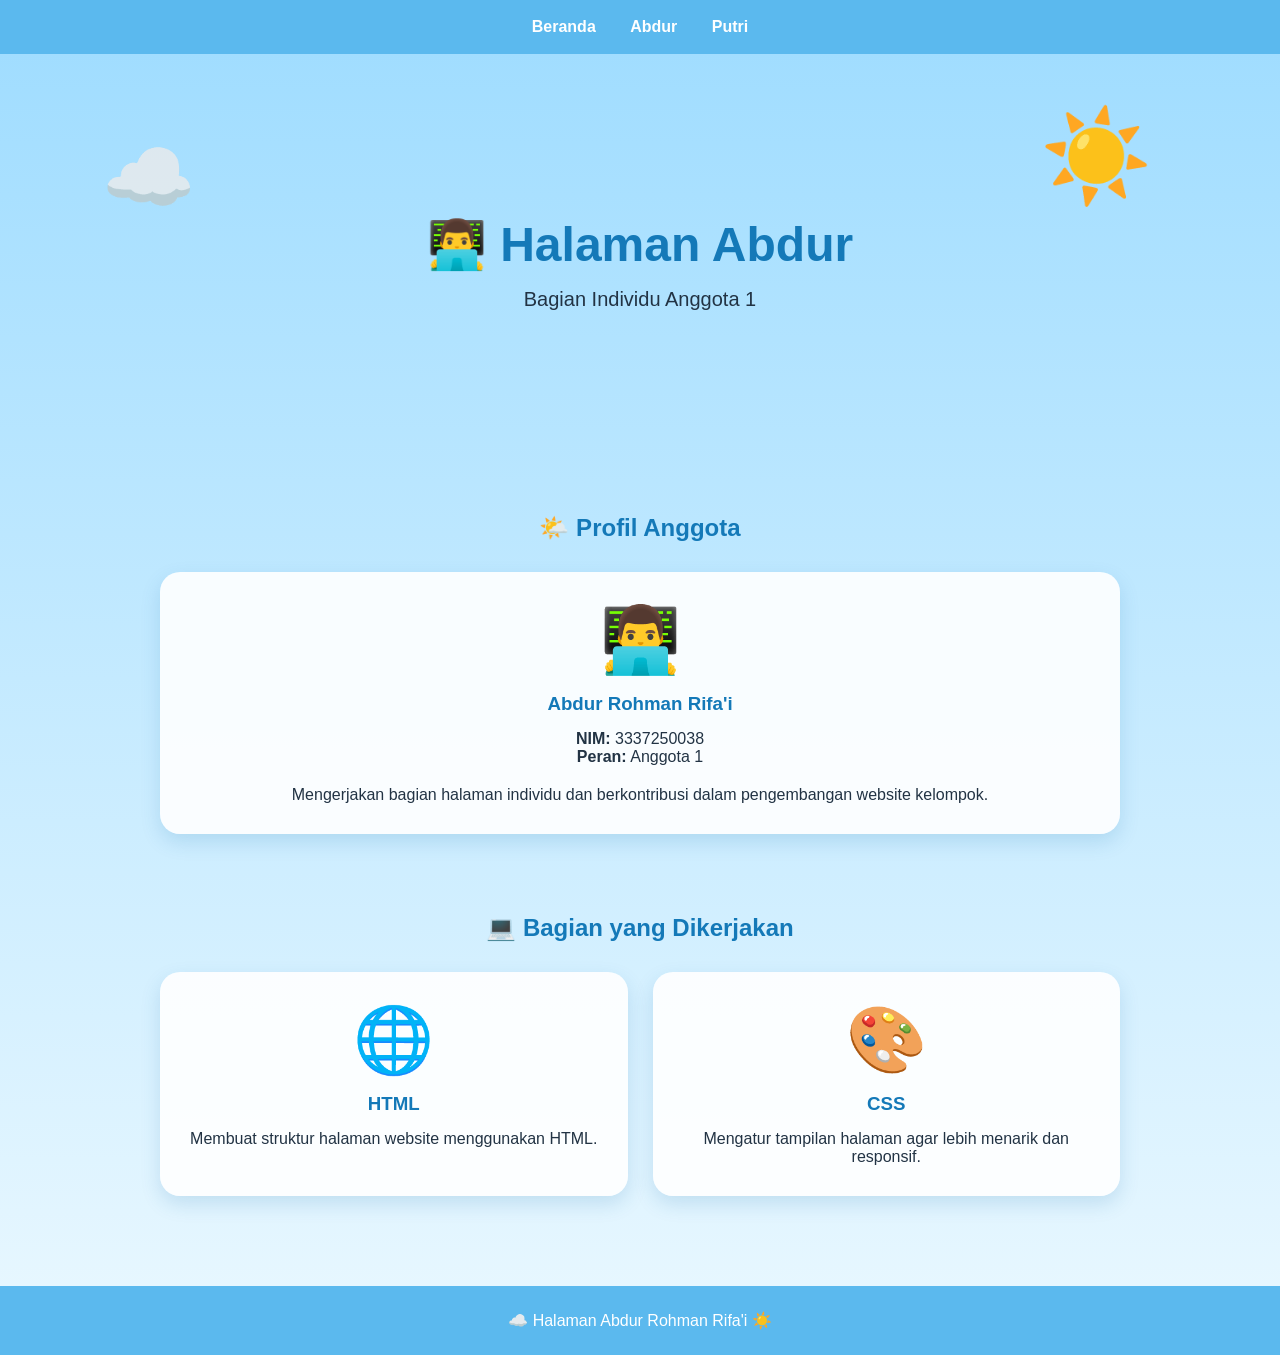
==== abdur.html @ d1267e87 "membuat website awal" ====
<!DOCTYPE html>
<html lang="id">
<head>
    <meta charset="UTF-8">
    <meta name="viewport" content="width=device-width, initial-scale=1.0">
    <title>Abdur - Langit Ceria</title>
    <link rel="stylesheet" href="style.css">
</head>

<body>

<nav>
    <a href="index.html">Beranda</a>
    <a href="abdur.html">Abdur</a>
    <a href="putri.html">Putri</a>
</nav>

<section class="hero">
    <div class="cloud cloud1">☁️</div>
    <div class="sun">☀️</div>

    <div>
        <h1>👨‍💻 Halaman Abdur</h1>
        <p>Bagian Individu Anggota 1</p>
    </div>
</section>

<section class="container">

    <h2 class="title">🌤️ Profil Anggota</h2>

    <div class="card">

        <div class="emoji">👨‍💻</div>

        <h3>Abdur Rohman Rifa'i</h3>

        <p>
            <strong>NIM:</strong> 3337250038
        </p>

        <p>
            <strong>Peran:</strong> Anggota 1
        </p>

        <p style="margin-top: 20px;">
            Mengerjakan bagian halaman individu
            dan berkontribusi dalam pengembangan
            website kelompok.
        </p>

    </div>

</section>

<section class="container">

    <h2 class="title">💻 Bagian yang Dikerjakan</h2>

    <div class="cards">

        <div class="card">
            <div class="emoji">🌐</div>
            <h3>HTML</h3>
            <p>
                Membuat struktur halaman website
                menggunakan HTML.
            </p>
        </div>

        <div class="card">
            <div class="emoji">🎨</div>
            <h3>CSS</h3>
            <p>
                Mengatur tampilan halaman agar
                lebih menarik dan responsif.
            </p>
        </div>

    </div>

</section>

<footer>
    <p>☁️ Halaman Abdur Rohman Rifa'i ☀️</p>
</footer>

</body>
</html>
---- style.css ----
* {
    margin: 0;
    padding: 0;
    box-sizing: border-box;
}

body {
    font-family: Arial, sans-serif;
    background: linear-gradient(#9edcff, #eaf8ff);
    color: #234;
    min-height: 100vh;
}

nav {
    background: #5bb9ee;
    padding: 18px;
    text-align: center;
    position: sticky;
    top: 0;
    z-index: 10;
}

nav a {
    color: white;
    text-decoration: none;
    font-weight: bold;
    margin: 0 15px;
}

nav a:hover {
    color: #fff7a8;
}

.hero {
    min-height: 420px;
    display: flex;
    align-items: center;
    justify-content: center;
    text-align: center;
    padding: 40px 20px;
    position: relative;
    overflow: hidden;
}

.hero h1 {
    font-size: 48px;
    color: #1479b8;
    margin-bottom: 15px;
}

.hero p {
    font-size: 20px;
}

.sun {
    position: absolute;
    right: 10%;
    top: 50px;
    font-size: 90px;
}

.cloud {
    position: absolute;
    font-size: 75px;
    opacity: 0.9;
}

.cloud1 {
    left: 8%;
    top: 80px;
}

.cloud2 {
    right: 20%;
    bottom: 50px;
}

.container {
    max-width: 1000px;
    margin: auto;
    padding: 40px 20px;
}

.title {
    text-align: center;
    color: #1479b8;
    margin-bottom: 30px;
}

.cards {
    display: grid;
    grid-template-columns: repeat(auto-fit, minmax(280px, 1fr));
    gap: 25px;
}

.card {
    background: rgba(255, 255, 255, 0.9);
    border-radius: 20px;
    padding: 30px;
    text-align: center;
    box-shadow: 0 8px 20px rgba(0, 100, 160, 0.15);
}

.card h3 {
    color: #1479b8;
    margin-bottom: 15px;
}

.emoji {
    font-size: 65px;
    margin-bottom: 15px;
}

.button {
    display: inline-block;
    margin-top: 20px;
    padding: 12px 25px;
    background: #42aee8;
    color: white;
    border-radius: 25px;
    text-decoration: none;
    font-weight: bold;
}

.button:hover {
    background: #1479b8;
}

footer {
    margin-top: 50px;
    padding: 25px;
    text-align: center;
    background: #5bb9ee;
    color: white;
}

section {
    scroll-margin-top: 80px;
}
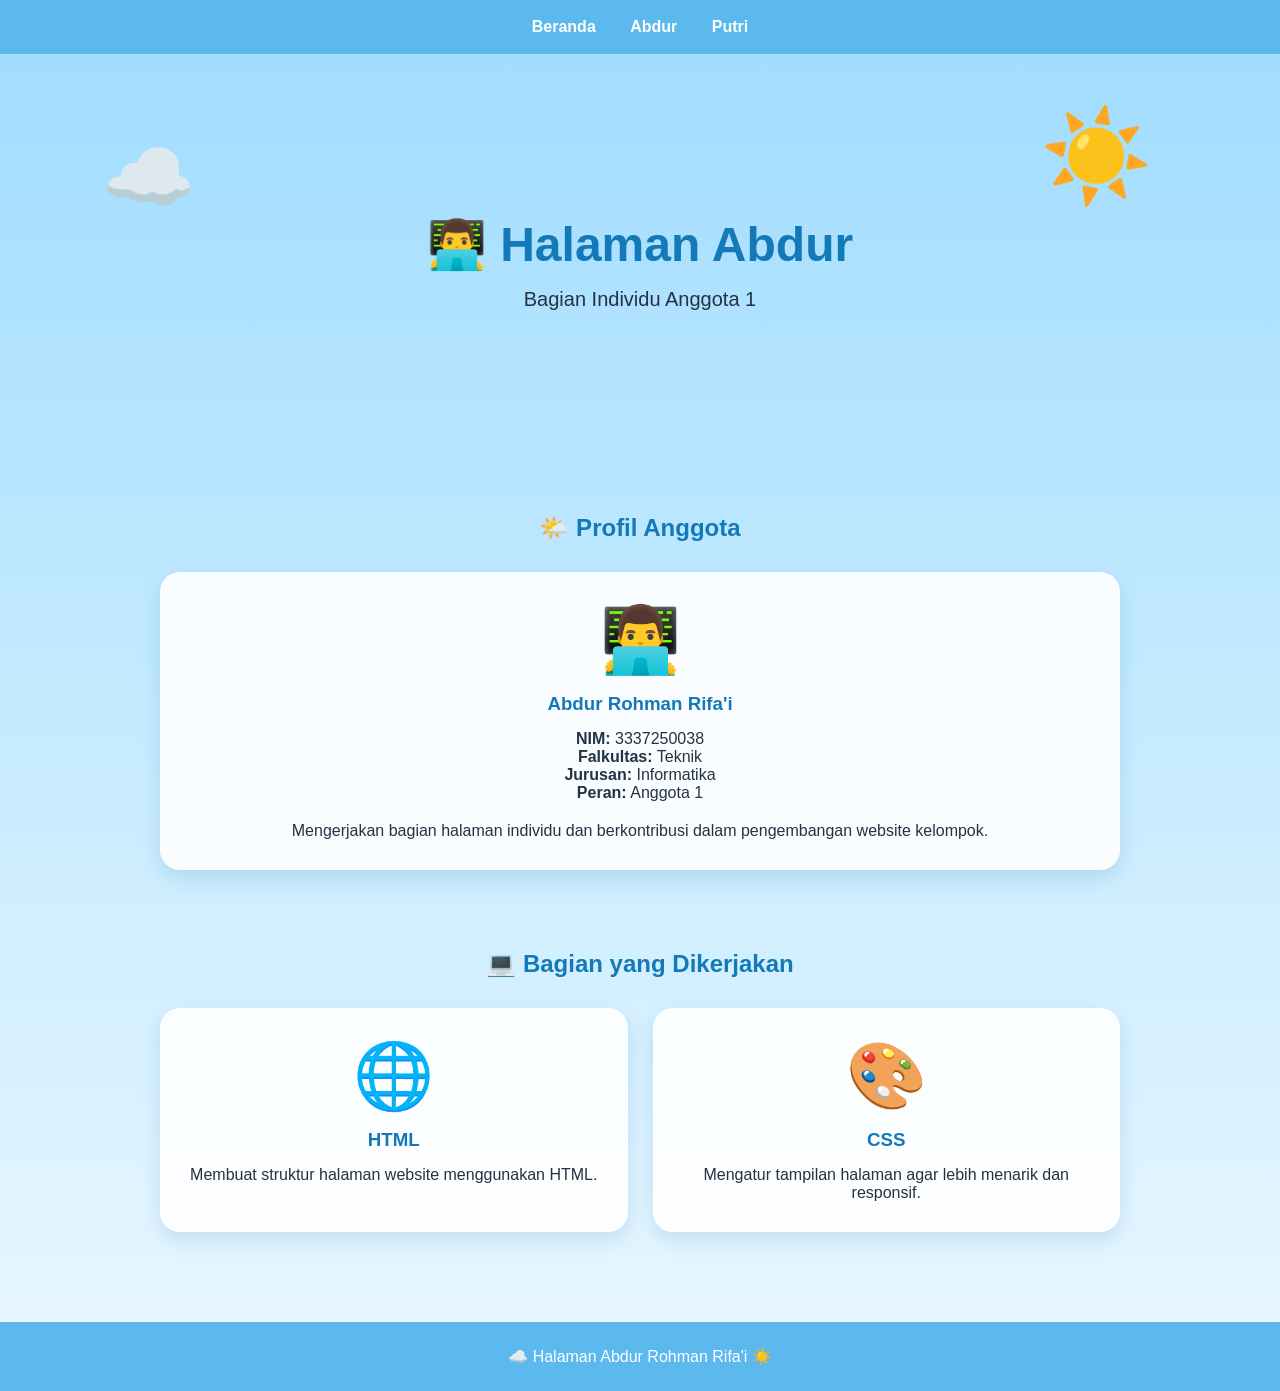
==== commit d0e2420d: "menambahkan halaman individu abdur" ====
--- a/abdur.html
+++ b/abdur.html
@@ -37,6 +37,13 @@
 
         <p>
             <strong>NIM:</strong> 3337250038
+        </p>
+
+        <p>
+            <strong>Falkultas:</strong> Teknik
+
+        </p>
+            <strong>Jurusan:</strong> Informatika
         </p>
 
         <p>
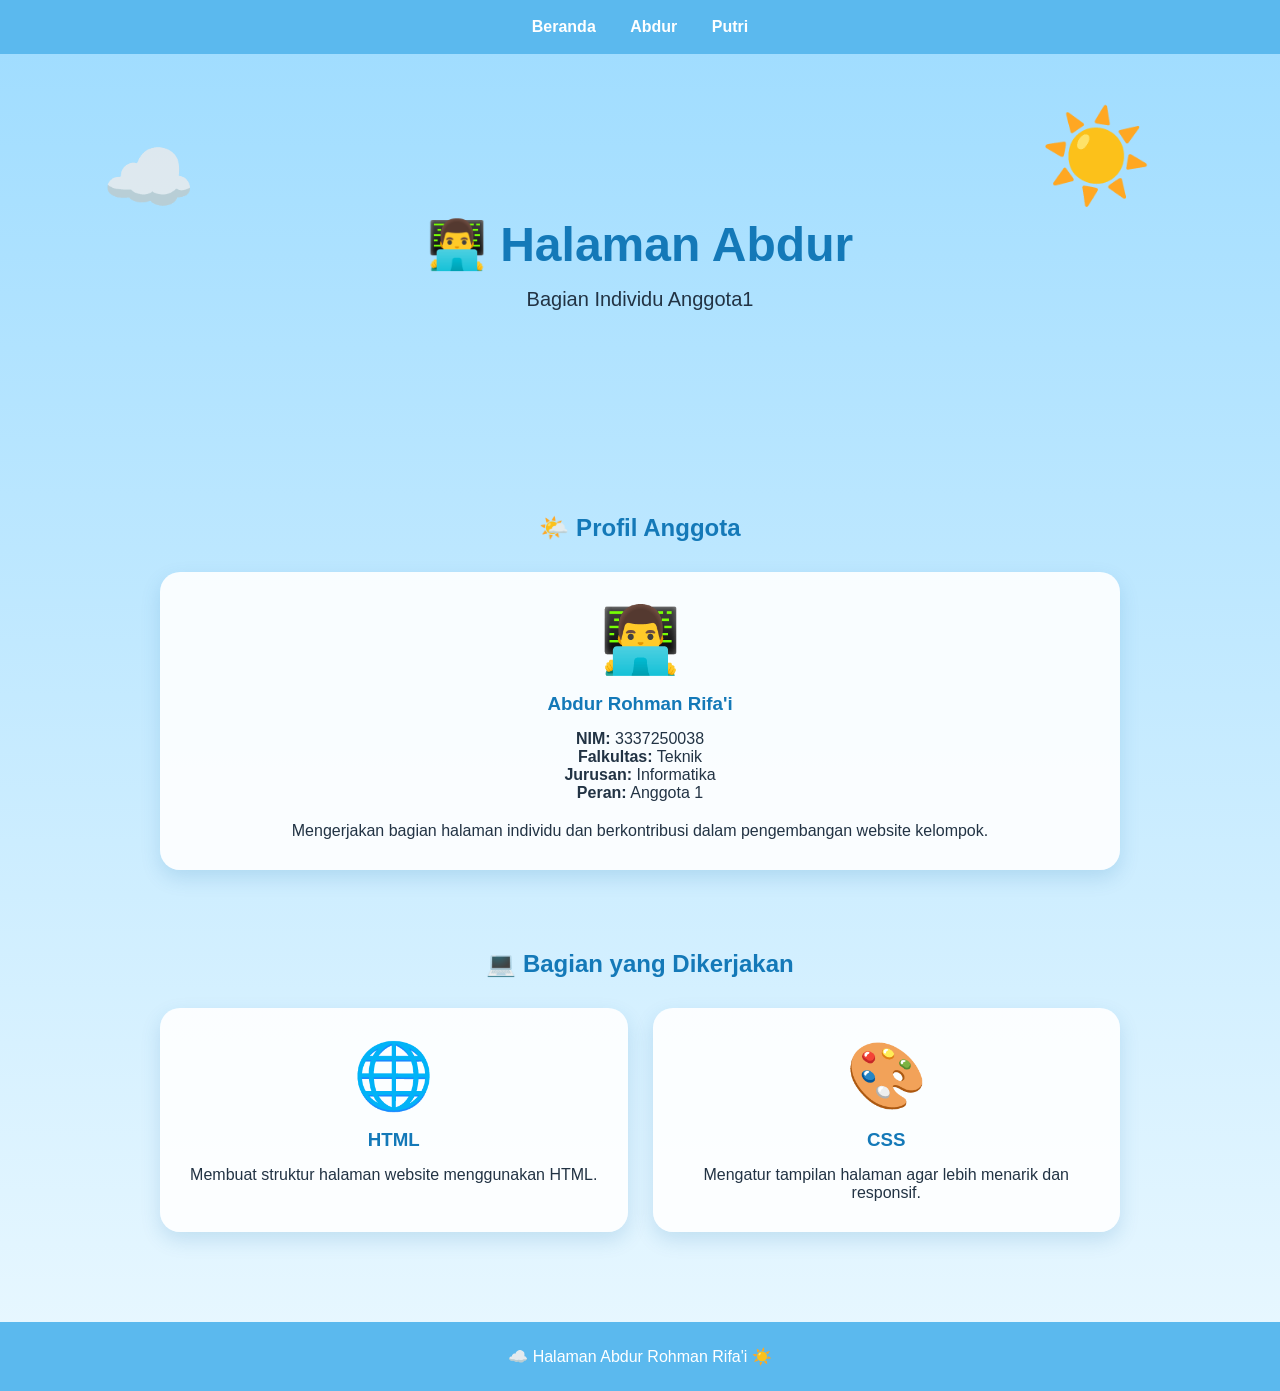
==== commit 3b4ed973: "Update abdur.html" ====
--- a/abdur.html
+++ b/abdur.html
@@ -1,96 +1,96 @@
-<!DOCTYPE html>
-<html lang="id">
-<head>
-    <meta charset="UTF-8">
-    <meta name="viewport" content="width=device-width, initial-scale=1.0">
-    <title>Abdur - Langit Ceria</title>
-    <link rel="stylesheet" href="style.css">
-</head>
-
-<body>
-
-<nav>
-    <a href="index.html">Beranda</a>
-    <a href="abdur.html">Abdur</a>
-    <a href="putri.html">Putri</a>
-</nav>
-
-<section class="hero">
-    <div class="cloud cloud1">☁️</div>
-    <div class="sun">☀️</div>
-
-    <div>
-        <h1>👨‍💻 Halaman Abdur</h1>
-        <p>Bagian Individu Anggota 1</p>
-    </div>
-</section>
-
-<section class="container">
-
-    <h2 class="title">🌤️ Profil Anggota</h2>
-
-    <div class="card">
-
-        <div class="emoji">👨‍💻</div>
-
-        <h3>Abdur Rohman Rifa'i</h3>
-
-        <p>
-            <strong>NIM:</strong> 3337250038
-        </p>
-
-        <p>
-            <strong>Falkultas:</strong> Teknik
-
-        </p>
-            <strong>Jurusan:</strong> Informatika
-        </p>
-
-        <p>
-            <strong>Peran:</strong> Anggota 1
-        </p>
-
-        <p style="margin-top: 20px;">
-            Mengerjakan bagian halaman individu
-            dan berkontribusi dalam pengembangan
-            website kelompok.
-        </p>
-
-    </div>
-
-</section>
-
-<section class="container">
-
-    <h2 class="title">💻 Bagian yang Dikerjakan</h2>
-
-    <div class="cards">
-
-        <div class="card">
-            <div class="emoji">🌐</div>
-            <h3>HTML</h3>
-            <p>
-                Membuat struktur halaman website
-                menggunakan HTML.
-            </p>
-        </div>
-
-        <div class="card">
-            <div class="emoji">🎨</div>
-            <h3>CSS</h3>
-            <p>
-                Mengatur tampilan halaman agar
-                lebih menarik dan responsif.
-            </p>
-        </div>
-
-    </div>
-
-</section>
-
-<footer>
-    <p>☁️ Halaman Abdur Rohman Rifa'i ☀️</p>
-</footer>
-
-</body>
-</html>+<!DOCTYPE html>
+<html lang="id">
+<head>
+    <meta charset="UTF-8">
+    <meta name="viewport" content="width=device-width, initial-scale=1.0">
+    <title>Abdur - Langit Ceria</title>
+    <link rel="stylesheet" href="style.css">
+</head>
+
+<body>
+
+<nav>
+    <a href="index.html">Beranda</a>
+    <a href="abdur.html">Abdur</a>
+    <a href="putri.html">Putri</a>
+</nav>
+
+<section class="hero">
+    <div class="cloud cloud1">☁️</div>
+    <div class="sun">☀️</div>
+
+    <div>
+        <h1>👨‍💻 Halaman Abdur</h1>
+        <p>Bagian Individu Anggota1</p>
+    </div>
+</section>
+
+<section class="container">
+
+    <h2 class="title">🌤️ Profil Anggota</h2>
+
+    <div class="card">
+
+        <div class="emoji">👨‍💻</div>
+
+        <h3>Abdur Rohman Rifa'i</h3>
+
+        <p>
+            <strong>NIM:</strong> 3337250038
+        </p>
+
+        <p>
+            <strong>Falkultas:</strong> Teknik
+
+        </p>
+            <strong>Jurusan:</strong> Informatika
+        </p>
+
+        <p>
+            <strong>Peran:</strong> Anggota 1
+        </p>
+
+        <p style="margin-top: 20px;">
+            Mengerjakan bagian halaman individu
+            dan berkontribusi dalam pengembangan
+            website kelompok.
+        </p>
+
+    </div>
+
+</section>
+
+<section class="container">
+
+    <h2 class="title">💻 Bagian yang Dikerjakan</h2>
+
+    <div class="cards">
+
+        <div class="card">
+            <div class="emoji">🌐</div>
+            <h3>HTML</h3>
+            <p>
+                Membuat struktur halaman website
+                menggunakan HTML.
+            </p>
+        </div>
+
+        <div class="card">
+            <div class="emoji">🎨</div>
+            <h3>CSS</h3>
+            <p>
+                Mengatur tampilan halaman agar
+                lebih menarik dan responsif.
+            </p>
+        </div>
+
+    </div>
+
+</section>
+
+<footer>
+    <p>☁️ Halaman Abdur Rohman Rifa'i ☀️</p>
+</footer>
+
+</body>
+</html>
--- a/style.css
+++ b/style.css
@@ -1,139 +1,139 @@
-* {
-    margin: 0;
-    padding: 0;
-    box-sizing: border-box;
-}
-
-body {
-    font-family: Arial, sans-serif;
-    background: linear-gradient(#9edcff, #eaf8ff);
-    color: #234;
-    min-height: 100vh;
-}
-
-nav {
-    background: #5bb9ee;
-    padding: 18px;
-    text-align: center;
-    position: sticky;
-    top: 0;
-    z-index: 10;
-}
-
-nav a {
-    color: white;
-    text-decoration: none;
-    font-weight: bold;
-    margin: 0 15px;
-}
-
-nav a:hover {
-    color: #fff7a8;
-}
-
-.hero {
-    min-height: 420px;
-    display: flex;
-    align-items: center;
-    justify-content: center;
-    text-align: center;
-    padding: 40px 20px;
-    position: relative;
-    overflow: hidden;
-}
-
-.hero h1 {
-    font-size: 48px;
-    color: #1479b8;
-    margin-bottom: 15px;
-}
-
-.hero p {
-    font-size: 20px;
-}
-
-.sun {
-    position: absolute;
-    right: 10%;
-    top: 50px;
-    font-size: 90px;
-}
-
-.cloud {
-    position: absolute;
-    font-size: 75px;
-    opacity: 0.9;
-}
-
-.cloud1 {
-    left: 8%;
-    top: 80px;
-}
-
-.cloud2 {
-    right: 20%;
-    bottom: 50px;
-}
-
-.container {
-    max-width: 1000px;
-    margin: auto;
-    padding: 40px 20px;
-}
-
-.title {
-    text-align: center;
-    color: #1479b8;
-    margin-bottom: 30px;
-}
-
-.cards {
-    display: grid;
-    grid-template-columns: repeat(auto-fit, minmax(280px, 1fr));
-    gap: 25px;
-}
-
-.card {
-    background: rgba(255, 255, 255, 0.9);
-    border-radius: 20px;
-    padding: 30px;
-    text-align: center;
-    box-shadow: 0 8px 20px rgba(0, 100, 160, 0.15);
-}
-
-.card h3 {
-    color: #1479b8;
-    margin-bottom: 15px;
-}
-
-.emoji {
-    font-size: 65px;
-    margin-bottom: 15px;
-}
-
-.button {
-    display: inline-block;
-    margin-top: 20px;
-    padding: 12px 25px;
-    background: #42aee8;
-    color: white;
-    border-radius: 25px;
-    text-decoration: none;
-    font-weight: bold;
-}
-
-.button:hover {
-    background: #1479b8;
-}
-
-footer {
-    margin-top: 50px;
-    padding: 25px;
-    text-align: center;
-    background: #5bb9ee;
-    color: white;
-}
-
-section {
-    scroll-margin-top: 80px;
+* {
+    margin: 0;
+    padding: 0;
+    box-sizing: border-box;
+}
+
+body {
+    font-family: Arial, sans-serif;
+    background: linear-gradient(#9edcff, #eaf8ff);
+    color: #234;
+    min-height: 100vh;
+}
+
+nav {
+    background: #5bb9ee;
+    padding: 18px;
+    text-align: center;
+    position: sticky;
+    top: 0;
+    z-index: 10;
+}
+
+nav a {
+    color: white;
+    text-decoration: none;
+    font-weight: bold;
+    margin: 0 15px;
+}
+
+nav a:hover {
+    color: #fff7a8;
+}
+
+.hero {
+    min-height: 420px;
+    display: flex;
+    align-items: center;
+    justify-content: center;
+    text-align: center;
+    padding: 40px 20px;
+    position: relative;
+    overflow: hidden;
+}
+
+.hero h1 {
+    font-size: 48px;
+    color: #1479b8;
+    margin-bottom: 15px;
+}
+
+.hero p {
+    font-size: 20px;
+}
+
+.sun {
+    position: absolute;
+    right: 10%;
+    top: 50px;
+    font-size: 90px;
+}
+
+.cloud {
+    position: absolute;
+    font-size: 75px;
+    opacity: 0.9;
+}
+
+.cloud1 {
+    left: 8%;
+    top: 80px;
+}
+
+.cloud2 {
+    right: 20%;
+    bottom: 50px;
+}
+
+.container {
+    max-width: 1000px;
+    margin: auto;
+    padding: 40px 20px;
+}
+
+.title {
+    text-align: center;
+    color: #1479b8;
+    margin-bottom: 30px;
+}
+
+.cards {
+    display: grid;
+    grid-template-columns: repeat(auto-fit, minmax(280px, 1fr));
+    gap: 25px;
+}
+
+.card {
+    background: rgba(255, 255, 255, 0.9);
+    border-radius: 20px;
+    padding: 30px;
+    text-align: center;
+    box-shadow: 0 8px 20px rgba(0, 100, 160, 0.15);
+}
+
+.card h3 {
+    color: #1479b8;
+    margin-bottom: 15px;
+}
+
+.emoji {
+    font-size: 65px;
+    margin-bottom: 15px;
+}
+
+.button {
+    display: inline-block;
+    margin-top: 20px;
+    padding: 12px 25px;
+    background: #42aee8;
+    color: white;
+    border-radius: 25px;
+    text-decoration: none;
+    font-weight: bold;
+}
+
+.button:hover {
+    background: #1479b8;
+}
+
+footer {
+    margin-top: 50px;
+    padding: 25px;
+    text-align: center;
+    background: #5bb9ee;
+    color: white;
+}
+
+section {
+    scroll-margin-top: 80px;
 }
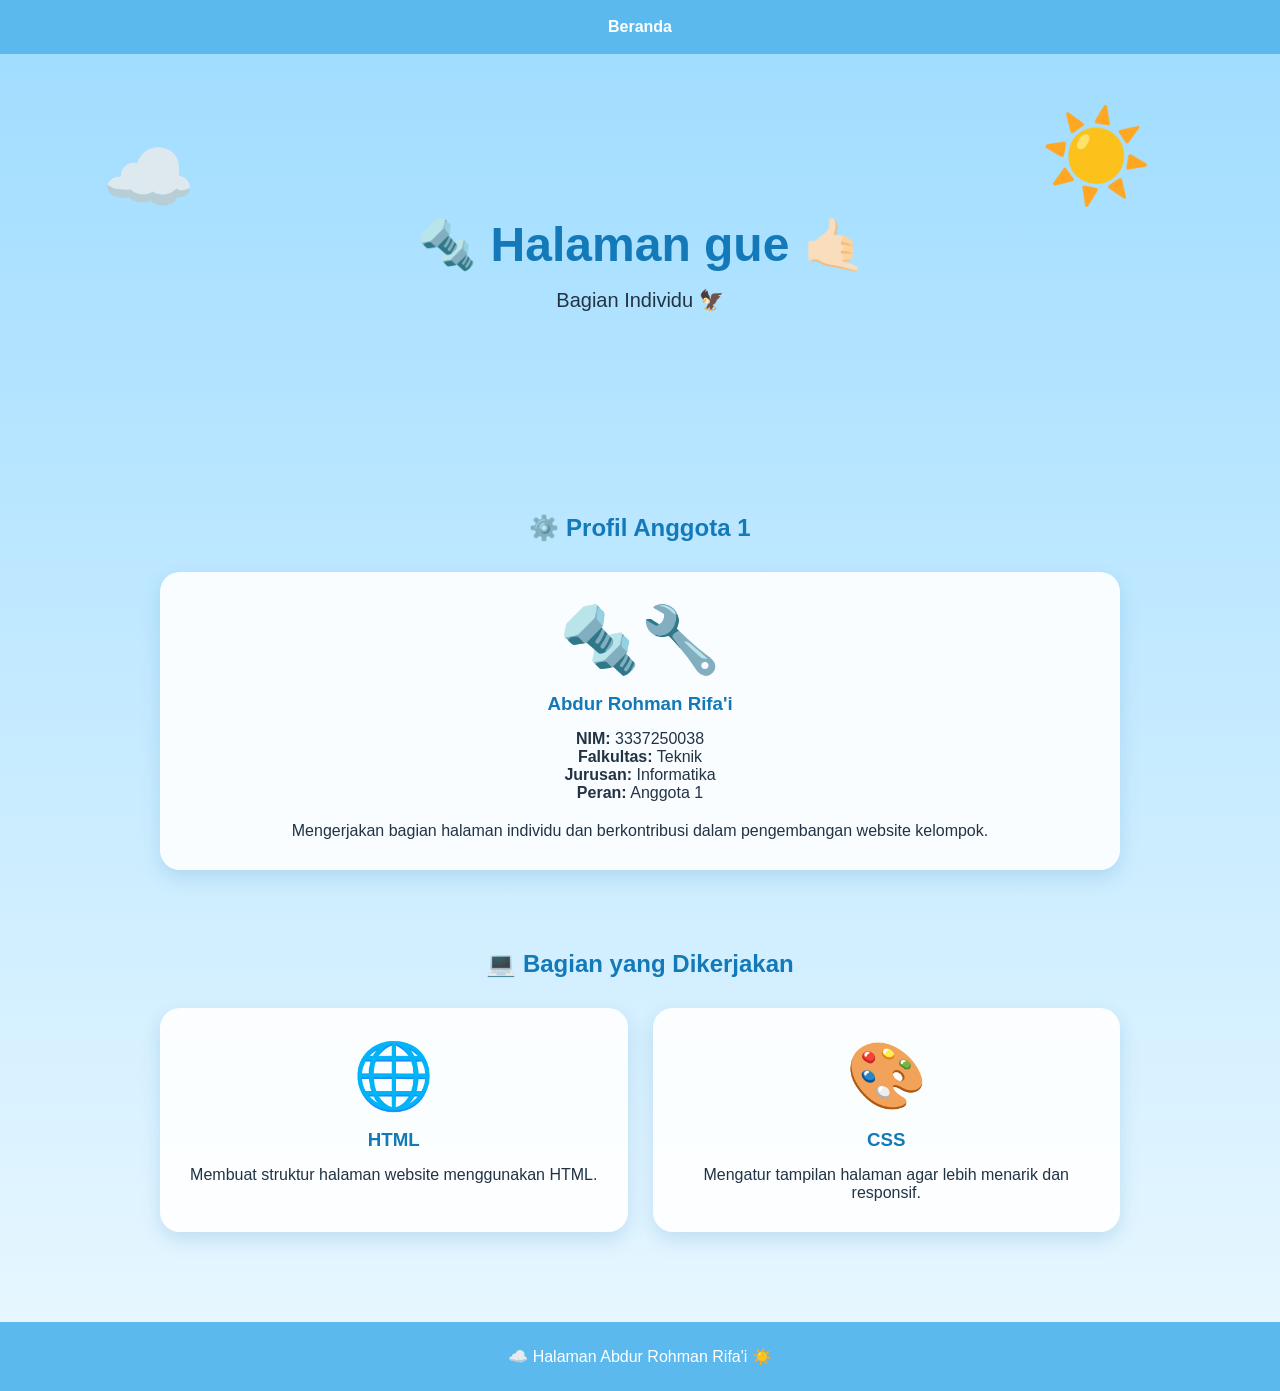
==== commit a7604a87: "upload website pertama" ====
--- a/abdur.html
+++ b/abdur.html
@@ -1,96 +1,94 @@
-<!DOCTYPE html>
-<html lang="id">
-<head>
-    <meta charset="UTF-8">
-    <meta name="viewport" content="width=device-width, initial-scale=1.0">
-    <title>Abdur - Langit Ceria</title>
-    <link rel="stylesheet" href="style.css">
-</head>
-
-<body>
-
-<nav>
-    <a href="index.html">Beranda</a>
-    <a href="abdur.html">Abdur</a>
-    <a href="putri.html">Putri</a>
-</nav>
-
-<section class="hero">
-    <div class="cloud cloud1">☁️</div>
-    <div class="sun">☀️</div>
-
-    <div>
-        <h1>👨‍💻 Halaman Abdur</h1>
-        <p>Bagian Individu Anggota1</p>
-    </div>
-</section>
-
-<section class="container">
-
-    <h2 class="title">🌤️ Profil Anggota</h2>
-
-    <div class="card">
-
-        <div class="emoji">👨‍💻</div>
-
-        <h3>Abdur Rohman Rifa'i</h3>
-
-        <p>
-            <strong>NIM:</strong> 3337250038
-        </p>
-
-        <p>
-            <strong>Falkultas:</strong> Teknik
-
-        </p>
-            <strong>Jurusan:</strong> Informatika
-        </p>
-
-        <p>
-            <strong>Peran:</strong> Anggota 1
-        </p>
-
-        <p style="margin-top: 20px;">
-            Mengerjakan bagian halaman individu
-            dan berkontribusi dalam pengembangan
-            website kelompok.
-        </p>
-
-    </div>
-
-</section>
-
-<section class="container">
-
-    <h2 class="title">💻 Bagian yang Dikerjakan</h2>
-
-    <div class="cards">
-
-        <div class="card">
-            <div class="emoji">🌐</div>
-            <h3>HTML</h3>
-            <p>
-                Membuat struktur halaman website
-                menggunakan HTML.
-            </p>
-        </div>
-
-        <div class="card">
-            <div class="emoji">🎨</div>
-            <h3>CSS</h3>
-            <p>
-                Mengatur tampilan halaman agar
-                lebih menarik dan responsif.
-            </p>
-        </div>
-
-    </div>
-
-</section>
-
-<footer>
-    <p>☁️ Halaman Abdur Rohman Rifa'i ☀️</p>
-</footer>
-
-</body>
-</html>
+<!DOCTYPE html>
+<html lang="id">
+<head>
+    <meta charset="UTF-8">
+    <meta name="viewport" content="width=device-width, initial-scale=1.0">
+    <title>ripay - Langit Ceria</title>
+    <link rel="stylesheet" href="style.css">
+</head>
+
+<body>
+
+<nav>
+    <a href="index.html">Beranda</a>
+</nav>
+
+<section class="hero">
+    <div class="cloud cloud1">☁️</div>
+    <div class="sun">☀️</div>
+
+    <div>
+        <h1>🔩 Halaman gue 🤙🏻</h1>
+        <p>Bagian Individu 🦅</p>
+    </div>
+</section>
+
+<section class="container">
+
+<h2 class="title">⚙️ Profil Anggota 1</h2>
+
+    <div class="card">
+
+        <div class="emoji">🔩🔧</div>
+
+        <h3>Abdur Rohman Rifa'i</h3>
+
+        <p>
+            <strong>NIM:</strong> 3337250038
+        </p>
+
+        <p>
+            <strong>Falkultas:</strong> Teknik
+
+        </p>
+            <strong>Jurusan:</strong> Informatika
+        </p>
+
+        <p>
+            <strong>Peran:</strong> Anggota 1
+        </p>
+
+        <p style="margin-top: 20px;">
+            Mengerjakan bagian halaman individu
+            dan berkontribusi dalam pengembangan
+            website kelompok.
+        </p>
+
+    </div>
+
+</section>
+
+<section class="container">
+
+    <h2 class="title">💻 Bagian yang Dikerjakan</h2>
+
+    <div class="cards">
+
+        <div class="card">
+            <div class="emoji">🌐</div>
+            <h3>HTML</h3>
+            <p>
+                Membuat struktur halaman website
+                menggunakan HTML.
+            </p>
+        </div>
+
+        <div class="card">
+            <div class="emoji">🎨</div>
+            <h3>CSS</h3>
+            <p>
+                Mengatur tampilan halaman agar
+                lebih menarik dan responsif.
+            </p>
+        </div>
+
+    </div>
+
+</section>
+
+<footer>
+    <p>☁️ Halaman Abdur Rohman Rifa'i ☀️</p>
+</footer>
+
+</body>
+</html>
